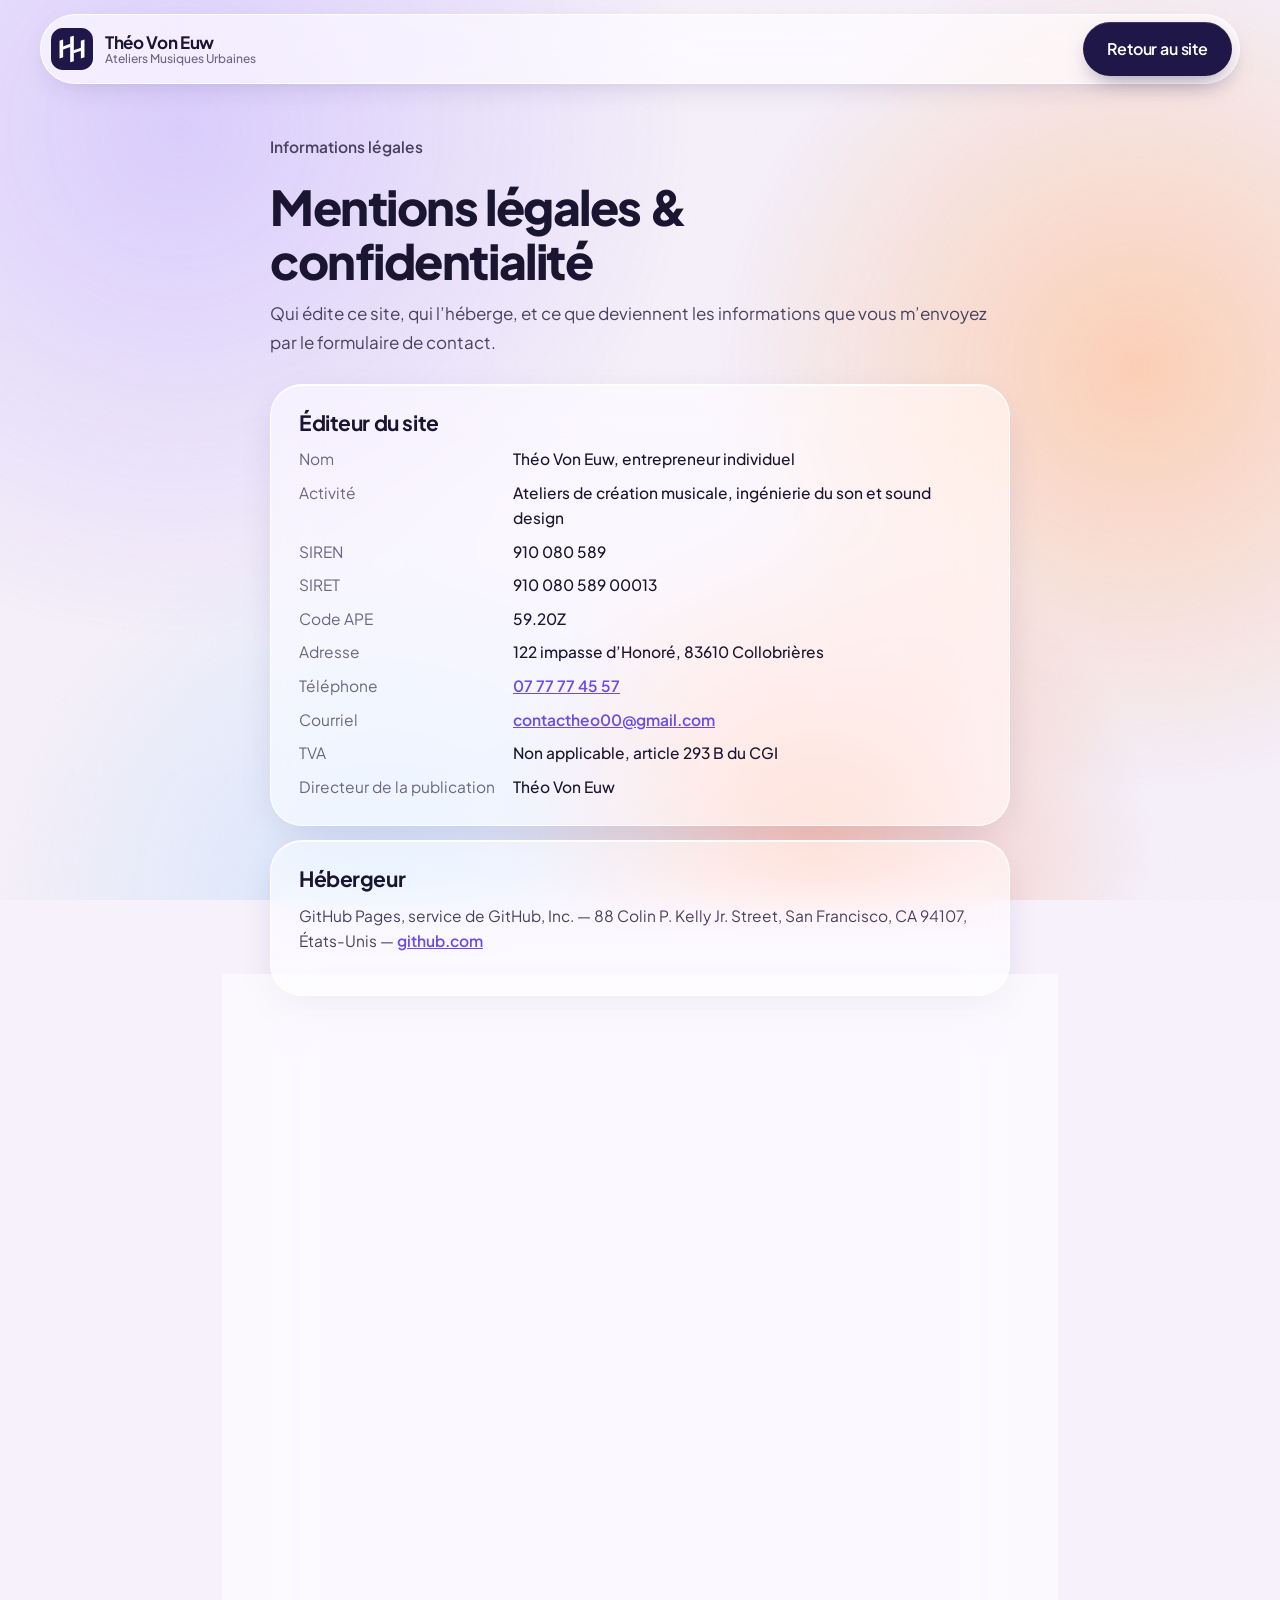
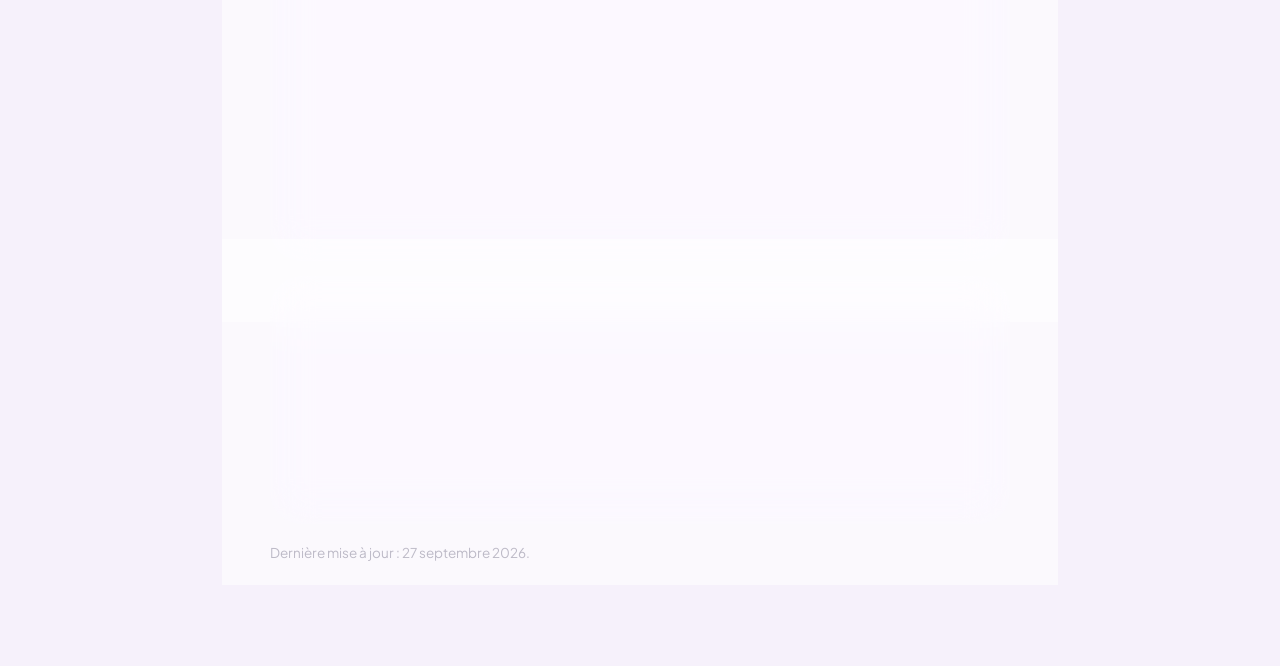
==== mentions-legales.html @ e99841e2 "Site Ateliers Musiques Urbaines — version en ligne Produit par outils/preparer-mise-en-ligne.mjs dep" ====
<!doctype html>
<html lang="fr">
<head>
<meta charset="utf-8">
<meta name="viewport" content="width=device-width, initial-scale=1">
<title>Mentions légales &amp; confidentialité · Théo Von Euw</title>
<meta name="description" content="Mentions légales et politique de confidentialité du site des Ateliers Musiques Urbaines de Théo Von Euw.">
<meta name="theme-color" content="#f6f1fb">
<link rel="canonical" href="https://ateliersmusiquesurbaines.fr/mentions-legales">
<link rel="icon" href="favicon.svg?v=hh" type="image/svg+xml">
<link rel="apple-touch-icon" href="apple-touch-icon.png">
<link rel="stylesheet" href="style.css">
<style>
  .legal { max-width: 820px; margin: 0 auto; padding: 48px var(--gouttiere) 88px; }
  .legal h1 { font-size: clamp(32px, 4.4vw, 48px); font-weight: 800; letter-spacing: -0.03em; margin: 10px 0 12px; }
  .legal .chapo { color: var(--encre-2); font-size: 17px; margin-bottom: 28px; }
  .legal section { padding: 26px 28px; margin-bottom: 14px; border-radius: var(--r-l); }
  .legal h2 { font-size: 21px; letter-spacing: -0.02em; margin-bottom: 12px; }
  .legal h3 { font-size: 16px; margin: 18px 0 6px; }
  .legal p, .legal li { font-size: 15.5px; color: var(--encre-2); }
  .legal ul { margin: 0 0 1em; padding-left: 20px; }
  .legal li { margin: 4px 0; }
  .legal dl { display: grid; grid-template-columns: max-content 1fr; gap: 8px 18px; margin: 0; font-size: 15.5px; }
  .legal dt { color: var(--encre-3); }
  .legal dd { margin: 0; font-weight: 500; }
  .legal a { color: var(--signal); font-weight: 600; }
  .legal .maj { font-size: 13.5px; color: var(--encre-3); margin-top: 18px; }
  @media (max-width: 560px) { .legal dl { grid-template-columns: 1fr; gap: 2px; } .legal dt { margin-top: 8px; } }
</style>
</head>
<body>
<div class="fond" aria-hidden="true"><i></i><i></i><i></i><i></i></div>

<header class="entete">
  <div class="capsule">
    <a class="marque" href="/">
      <img class="logo" src="assets/charte/symbole.svg" alt="" width="42" height="42">
      <span class="marque-texte"><b>Théo Von Euw</b><small>Ateliers Musiques Urbaines</small></span>
    </a>
    <a class="bouton" href="/">Retour au site</a>
  </div>
</header>

<main class="legal">
  <p class="etiquette">Informations légales</p>
  <h1>Mentions légales &amp; confidentialité</h1>
  <p class="chapo">Qui édite ce site, qui l’héberge, et ce que deviennent les informations que vous m’envoyez par le formulaire de contact.</p>

  <section class="verre" id="editeur">
    <h2>Éditeur du site</h2>
    <dl>
      <dt>Nom</dt><dd>Théo Von Euw, entrepreneur individuel</dd>
      <dt>Activité</dt><dd>Ateliers de création musicale, ingénierie du son et sound design</dd>
      <dt>SIREN</dt><dd>910 080 589</dd>
      <dt>SIRET</dt><dd>910 080 589 00013</dd>
      <dt>Code APE</dt><dd>59.20Z</dd>
      <dt>Adresse</dt><dd>122 impasse d’Honoré, 83610 Collobrières</dd>
      <dt>Téléphone</dt><dd><a href="tel:+33777774557">07 77 77 45 57</a></dd>
      <dt>Courriel</dt><dd><a href="mailto:contactheo00@gmail.com">contactheo00@gmail.com</a></dd>
      <dt>TVA</dt><dd>Non applicable, article 293 B du CGI</dd>
      <dt>Directeur de la publication</dt><dd>Théo Von Euw</dd>
    </dl>
  </section>

  <section class="verre" id="hebergeur">
    <h2>Hébergeur</h2>
    <p>GitHub Pages, service de GitHub, Inc. — 88 Colin P. Kelly Jr. Street, San Francisco, CA 94107, États-Unis — <a href="https://github.com" rel="noopener">github.com</a></p>
  </section>

  <section class="verre" id="donnees">
    <h2>Vos données personnelles</h2>
    <p>Ce site ne collecte des données personnelles qu’à un seul endroit : le formulaire de contact. Il n’utilise ni cookie, ni outil de mesure d’audience, ni publicité, et ses polices de caractères sont hébergées sur le site lui-même.</p>

    <h3>Ce qui est collecté</h3>
    <p>Les informations que vous saisissez : nom, fonction, structure, ville, courriel, téléphone, public concerné, période souhaitée et message.</p>

    <h3>Pourquoi</h3>
    <p>Uniquement pour répondre à votre demande, vous proposer un atelier et un devis, puis assurer le suivi de nos échanges. La base légale est la réponse à votre demande avant un éventuel contrat (article 6.1.b du RGPD). Vos données ne sont jamais vendues ni utilisées pour de la publicité.</p>

    <h3>Qui y a accès</h3>
    <p>Moi seul. Pour acheminer votre message, le formulaire utilise les services de Google (Google Apps Script et Gmail), qui agit comme sous-traitant technique. Google peut traiter ces données hors de l’Union européenne, dans le cadre des garanties prévues par le RGPD (Data Privacy Framework et clauses contractuelles types). Votre demande est ensuite enregistrée dans mon outil de gestion personnel.</p>

    <h3>Combien de temps</h3>
    <p>Trois ans à compter de notre dernier échange si aucune intervention n’a lieu. Si un atelier est réalisé, les informations nécessaires à la facturation sont conservées dix ans, comme l’exige la loi.</p>

    <h3>Vos droits</h3>
    <p>Vous pouvez à tout moment demander à consulter, corriger ou supprimer vos données, vous opposer à leur utilisation ou en limiter l’usage, en écrivant à <a href="mailto:contactheo00@gmail.com">contactheo00@gmail.com</a>. Je vous réponds sous un mois. Si vous estimez que vos droits ne sont pas respectés, vous pouvez adresser une réclamation à la CNIL (<a href="https://www.cnil.fr" rel="noopener">cnil.fr</a>).</p>
  </section>

  <section class="verre" id="propriete">
    <h2>Propriété intellectuelle</h2>
    <p>Les textes, le logo, la charte graphique et les documents téléchargeables de ce site sont la propriété de Théo Von Euw. Toute reproduction sans autorisation est interdite. La police Plus Jakarta Sans est utilisée sous licence libre SIL Open Font License.</p>
    <p>Les photographies d’ateliers ne montrent aucune personne reconnaissable sans son autorisation écrite, ou celle de ses représentants légaux et de la structure qui l’accueille.</p>
  </section>

  <p class="maj">Dernière mise à jour : 27 septembre 2026.</p>
</main>
</body>
</html>
---- style.css ----
/* ==========================================================================
   Théo Von Euw — Ateliers Musiques Urbaines
   Charte complète : /charte. Idée directrice : « la vitre de la cabine ».
   Dans un studio, une vitre sépare la régie de la cabine : on se voit, on
   s'entend, chacun à sa place. Le verre dépoli du site, c'est cette vitre.
   ========================================================================== */


/* Plus Jakarta Sans (licence libre OFL, assets/fonts/LICENCE-OFL.txt), hébergée sur le site :
   aucune requête vers Google Fonts, donc aucune adresse IP de visiteur transmise à un tiers. */
@font-face { font-family: 'Plus Jakarta Sans'; font-style: normal; font-weight: 200 800; font-display: swap;
  src: url('assets/fonts/plus-jakarta-sans-latin-ext.woff2') format('woff2');
  unicode-range: U+0100-02BA, U+02BD-02C5, U+02C7-02CC, U+02CE-02D7, U+02DD-02FF, U+0304, U+0308, U+0329, U+1D00-1DBF, U+1E00-1E9F, U+1EF2-1EFF, U+2020, U+20A0-20AB, U+20AD-20C0, U+2113, U+2C60-2C7F, U+A720-A7FF; }
@font-face { font-family: 'Plus Jakarta Sans'; font-style: normal; font-weight: 200 800; font-display: swap;
  src: url('assets/fonts/plus-jakarta-sans-latin.woff2') format('woff2');
  unicode-range: U+0000-00FF, U+0131, U+0152-0153, U+02BB-02BC, U+02C6, U+02DA, U+02DC, U+0304, U+0308, U+0329, U+2000-206F, U+20AC, U+2122, U+2191, U+2193, U+2212, U+2215, U+FEFF, U+FFFD; }

:root {
  /* Couleurs — voir la charte pour le sens de chacune */
  --lumiere: #f6f1fb;      /* fond : la lumière douce du studio */
  --nuit: #1f1747;         /* nuit studio : la cabine, la confiance */
  --encre: #1a1530;
  --encre-2: #48425f;
  --encre-3: #6c6682;
  --rec: #f0622d;          /* voyant REC : l'instant où l'on enregistre */
  --rec-fonce: #c2410c;
  --signal: #6b4ce6;       /* signal : liens, repères, focus */
  --lilas: #d9cffd;        /* médico-social : l'écoute */
  --lilas-encre: #4b3aa6;
  --peche: #ffd6bd;        /* jeunesse : l'énergie */
  --peche-encre: #a53a0e;
  --degrade: linear-gradient(100deg, #f0622d 0%, #d9463f 35%, #6b4ce6 100%);

  /* Verre — trois épaisseurs */
  --verre: rgba(255, 255, 255, 0.55);
  --verre-fort: rgba(255, 255, 255, 0.74);
  --verre-bord: rgba(255, 255, 255, 0.85);
  --verre-ombre: 0 1px 0 rgba(255, 255, 255, .9) inset, 0 12px 40px -12px rgba(46, 30, 110, 0.18);
  --flou: blur(22px) saturate(1.5);

  /* Typographie */
  --sans: 'Plus Jakarta Sans', system-ui, -apple-system, 'Segoe UI', sans-serif;

  --largeur: 1220px;
  --gouttiere: clamp(16px, 4vw, 40px);
  --r-s: 14px;
  --r-m: 22px;
  --r-l: 32px;
}

*, *::before, *::after { box-sizing: border-box; }
html { scroll-behavior: smooth; scroll-padding-top: 104px; -webkit-text-size-adjust: 100%; -webkit-tap-highlight-color: transparent; }
::selection { background: #d9cffd; color: var(--nuit); }
/* Changement de public : fondu enchaîné natif (navigateurs récents), rien ailleurs. */
::view-transition-old(root), ::view-transition-new(root) { animation-duration: .35s; }
body {
  margin: 0; min-height: 100vh;
  background: var(--lumiere); color: var(--encre);
  font-family: var(--sans); font-size: 17px; line-height: 1.65;
  -webkit-font-smoothing: antialiased; overflow-x: hidden;
}
img { max-width: 100%; display: block; }
a { color: inherit; }
p { margin: 0 0 1em; }
h1, h2, h3, h4 { font-family: var(--sans); font-weight: 700; line-height: 1.12; margin: 0; letter-spacing: -0.02em; }
/* Un titre = une partie factuelle (Plus Jakarta Sans ExtraBold) + une partie sensible, la « voix » (Plus Jakarta Sans Regular, en dégradé) */
h1 em, h2 em {
  font-weight: 400; font-style: normal; letter-spacing: -0.025em;
  background: var(--degrade); -webkit-background-clip: text; background-clip: text; color: transparent;
  padding-right: .06em;
}
:focus-visible { outline: 3px solid var(--signal); outline-offset: 3px; border-radius: 6px; }
.conteneur { max-width: var(--largeur); margin: 0 auto; padding: 0 var(--gouttiere); }

/* ---------- Fond : nappes de lumière, teintées selon le public choisi ---------- */
.fond { position: fixed; inset: 0; z-index: -1; overflow: hidden; pointer-events: none; background: var(--lumiere); }
/* Nappes de lumière : un dégradé radial déjà « flou » par nature, rien à recalculer au défilement.
   La couleur est une propriété enregistrée : elle glisse d'une teinte à l'autre quand on change de public. */
@property --nappe { syntax: '<color>'; inherits: false; initial-value: #d4c6ff; }
.fond i { position: absolute; border-radius: 50%; opacity: .8; will-change: transform;
  background: radial-gradient(closest-side, var(--nappe), transparent);
  transition: --nappe 1.2s ease, opacity 1.2s ease; }
.fond i:nth-child(1) { --nappe: #d4c6ff; width: 80vw; height: 80vw; left: -26vw; top: -30vw; animation: derive1 26s ease-in-out infinite alternate; }
.fond i:nth-child(2) { --nappe: #ffc9a6; width: 66vw; height: 66vw; right: -22vw; top: -6vh; animation: derive2 30s ease-in-out infinite alternate; }
.fond i:nth-child(3) { --nappe: #ff9f7a; width: 52vw; height: 52vw; right: 10vw; bottom: -22vw; opacity: .5; animation: derive1 34s ease-in-out infinite alternate-reverse; }
.fond i:nth-child(4) { --nappe: #bfe0ff; width: 60vw; height: 60vw; left: 0; bottom: -30vw; opacity: .55; animation: derive2 38s ease-in-out infinite alternate-reverse; }
[data-public="medico"] .fond i:nth-child(2) { --nappe: #cbbcff; }
[data-public="medico"] .fond i:nth-child(3) { --nappe: #b7a4ff; }
[data-public="jeunes"] .fond i:nth-child(1) { --nappe: #ffd0b4; }
[data-public="jeunes"] .fond i:nth-child(4) { --nappe: #ffb896; }
.fond::after {
  content: ''; position: absolute; inset: 0; opacity: .06; mix-blend-mode: multiply;
  background-image: url("data:image/svg+xml,%3Csvg xmlns='http://www.w3.org/2000/svg' width='160' height='160'%3E%3Cfilter id='n'%3E%3CfeTurbulence type='fractalNoise' baseFrequency='.9' numOctaves='2' stitchTiles='stitch'/%3E%3C/filter%3E%3Crect width='100%25' height='100%25' filter='url(%23n)'/%3E%3C/svg%3E");
}
@keyframes derive1 { to { transform: translate(8vw, 6vh) scale(1.08); } }
@keyframes derive2 { to { transform: translate(-6vw, 10vh) scale(.94); } }

/* ---------- Matière : le verre ---------- */
.panneau .verre, .session .verre, .parcours-duo .verre, .formulaire .verre, .demande .verre { -webkit-backdrop-filter: none; backdrop-filter: none; }
.verre {
  background: var(--verre);
  -webkit-backdrop-filter: var(--flou); backdrop-filter: var(--flou);
  border: 1px solid var(--verre-bord); box-shadow: var(--verre-ombre);
  border-radius: var(--r-m);
}

.etiquette { display: inline-block; font-size: 12.5px; font-weight: 700; letter-spacing: .14em; text-transform: uppercase; color: var(--encre-3); margin-bottom: 14px; }
.lien-evitement { position: absolute; left: -9999px; top: 8px; background: var(--encre); color: #fff; padding: 8px 14px; z-index: 100; border-radius: 8px; }
.lien-evitement:focus { left: 8px; }

/* Voyant REC */
.rec { display: inline-flex; align-items: center; gap: 7px; font-size: 11.5px; font-weight: 800; letter-spacing: .16em; }
.rec i { width: 9px; height: 9px; border-radius: 50%; background: var(--rec); box-shadow: 0 0 0 4px rgba(240, 98, 45, .25), 0 0 14px rgba(240, 98, 45, .8); animation: clignote 1.6s ease-in-out infinite; }
@keyframes clignote { 50% { opacity: .35; } }

/* ---------- Boutons ---------- */
.bouton {
  display: inline-flex; align-items: center; justify-content: center; gap: 10px;
  font-family: var(--sans); font-weight: 600; font-size: 16px; letter-spacing: -0.01em;
  padding: 14px 24px; border-radius: 999px; border: 0;
  background: var(--nuit); color: #fff; text-decoration: none; cursor: pointer;
  box-shadow: 0 10px 24px -10px rgba(31, 23, 71, .55), inset 0 1px 0 rgba(255, 255, 255, .15);
  transition: transform .18s, box-shadow .18s, background .18s;
}
.bouton:hover { transform: translateY(-1px); background: #2d2266; }
.bouton:active { transform: translateY(0) scale(.98); transition-duration: .06s; }
.bouton[aria-busy="true"] { pointer-events: none; opacity: .85; }
.bouton[aria-busy="true"] .fleche { display: inline-block; width: 16px; height: 16px; border-radius: 50%; border: 2px solid rgba(255, 255, 255, .35); border-top-color: #fff; font-size: 0; animation: tourne .8s linear infinite; }
.bouton .fleche { transition: transform .18s; }
.bouton:hover .fleche { transform: translateX(3px); }
.bouton.clair { background: #fff; color: var(--nuit); }
.bouton.clair:hover { background: #fff4ec; }
.bouton.contour { background: rgba(255, 255, 255, .08); color: #fff; box-shadow: inset 0 0 0 1px rgba(255, 255, 255, .4); }
.bouton.contour:hover { background: rgba(255, 255, 255, .16); }
.bouton.contour-sombre, .bouton.secondaire { background: rgba(255, 255, 255, .5); color: var(--encre); box-shadow: inset 0 0 0 1px rgba(26, 21, 48, .18); }
.bouton.contour-sombre:hover, .bouton.secondaire:hover { background: #fff; }

/* Bouton REC flottant */
.bouton-rec {
  position: fixed; right: 20px; bottom: 20px; z-index: 40;
  display: inline-flex; align-items: center; gap: 10px;
  padding: 13px 20px 13px 16px; border-radius: 999px;
  background: rgba(31, 23, 71, .88); color: #fff; text-decoration: none; font-weight: 600; font-size: 15px;
  -webkit-backdrop-filter: var(--flou); backdrop-filter: var(--flou);
  border: 1px solid rgba(255, 255, 255, .18);
  box-shadow: 0 16px 36px -12px rgba(31, 23, 71, .6);
  transition: transform .3s, opacity .3s, background .2s;
}
.bouton-rec:hover { background: var(--nuit); }
.rec-point { width: 12px; height: 12px; border-radius: 50%; background: var(--rec); box-shadow: 0 0 0 4px rgba(240, 98, 45, .3); animation: clignote 1.6s ease-in-out infinite; }
.bouton-rec.cache { opacity: 0; transform: translateY(16px); pointer-events: none; }

/* ---------- En-tête flottant ---------- */
.entete { position: sticky; top: 0; z-index: 50; padding: 14px var(--gouttiere) 0; transition: padding .25s ease; }
.entete.defile { padding-top: 8px; }
.entete.defile .capsule { background: rgba(255, 255, 255, .8); box-shadow: 0 14px 34px -16px rgba(46, 30, 110, .35); }
.capsule {
  max-width: var(--largeur); margin: 0 auto;
  display: flex; align-items: center; justify-content: space-between; gap: 14px;
  padding: 7px 7px 7px 10px; border-radius: 999px;
  background: rgba(255, 255, 255, .62);
  -webkit-backdrop-filter: var(--flou); backdrop-filter: var(--flou);
  border: 1px solid var(--verre-bord);
  box-shadow: 0 10px 30px -14px rgba(46, 30, 110, .25);
  position: relative;
}
.marque { display: flex; align-items: center; gap: 12px; text-decoration: none; }
.logo { width: 42px; height: 42px; flex: none; }
.marque-texte { display: flex; flex-direction: column; line-height: 1.15; }
.marque-texte b { font-weight: 700; font-size: 17px; letter-spacing: -0.02em; }
.marque-texte small { font-size: 12px; color: var(--encre-3); font-weight: 500; }
.nav { display: flex; align-items: center; gap: 2px; }
.nav a:not(.bouton) { text-decoration: none; font-size: 14.5px; font-weight: 500; color: var(--encre-2); padding: 9px 13px; border-radius: 999px; transition: background .15s, color .15s; }
.nav a:not(.bouton):hover { background: rgba(255, 255, 255, .85); color: var(--encre); }
.nav a.actif { background: #fff; color: var(--encre); box-shadow: 0 2px 8px -4px rgba(46, 30, 110, .3); }
.nav .bouton { padding: 11px 20px; font-size: 14.5px; margin-left: 6px; }
.menu-mobile { display: none; }

/* ---------- Accroche : grille de tuiles ---------- */
.accroche { padding: clamp(28px, 4vw, 48px) 0 0; }
.tuiles { display: grid; grid-template-columns: repeat(12, 1fr); gap: 14px; }
.tuile { border-radius: var(--r-l); }
.tuile-titre { grid-column: span 8; padding: clamp(28px, 4vw, 52px); }
.tuile-cabine { grid-column: span 4; grid-row: span 2; }
.tuile-reperes { grid-column: span 12; list-style: none; margin: 0; padding: 0; display: grid; grid-template-columns: repeat(4, 1fr); gap: 14px; }

.puce {
  display: inline-flex; align-items: center; gap: 10px;
  font-size: 13.5px; font-weight: 600; color: var(--encre-2);
  padding: 7px 15px 7px 11px; border-radius: 999px; background: rgba(255, 255, 255, .75);
}
.point { width: 8px; height: 8px; border-radius: 50%; background: var(--rec); box-shadow: 0 0 0 4px rgba(240, 98, 45, .18); }
.tuile-titre h1 { font-size: clamp(38px, 5vw, 66px); font-weight: 800; letter-spacing: -0.03em; line-height: 1.02; margin: 22px 0 22px; }
.tuile-titre .intro { font-size: 18.5px; color: var(--encre-2); max-width: 36em; margin: 0; }

/* La cabine : le logo devenu vumètre */
.tuile-cabine {
  position: relative; overflow: hidden; color: #fff;
  display: flex; flex-direction: column; justify-content: space-between; gap: 24px;
  padding: 26px 26px 28px;
  background:
    radial-gradient(circle at 80% 8%, rgba(240, 98, 45, .55), transparent 42%),
    radial-gradient(circle at 0% 100%, rgba(107, 76, 230, .75), transparent 55%),
    var(--nuit);
  box-shadow: 0 30px 60px -28px rgba(31, 23, 71, .7), inset 0 1px 0 rgba(255, 255, 255, .15);
}
.tuile-cabine::after { /* reflet de vitre */
  content: ''; position: absolute; inset: 0; pointer-events: none;
  background: linear-gradient(115deg, rgba(255, 255, 255, .14) 0%, rgba(255, 255, 255, 0) 38%, rgba(255, 255, 255, 0) 62%, rgba(255, 255, 255, .06) 100%);
}
.cabine-haut { display: flex; flex-direction: column; align-items: flex-start; gap: 6px; font-size: 13px; color: #d7cff5; font-weight: 500; line-height: 1.4; }
.cabine-haut .rec { white-space: nowrap; color: #fff; }
.cabine-milieu { flex: 1; display: flex; flex-direction: column; justify-content: center; gap: 18px; }
.cabine-titre { margin: 0; font-size: clamp(26px, 2.6vw, 34px); font-weight: 800; letter-spacing: -0.03em; line-height: 1.1; }
.cabine-texte { margin: -6px 0 0; font-size: 15px; line-height: 1.5; color: #d7cff5; max-width: 26em; }
.cabine-materiel { list-style: none; margin: 0; padding: 0; display: flex; flex-wrap: wrap; gap: 8px; }
.cabine-materiel li { font-size: 14px; font-weight: 500; padding: 7px 13px; border-radius: 999px; background: rgba(255, 255, 255, .1); border: 1px solid rgba(255, 255, 255, .22); color: #f4efff; }
.cabine-bas b { display: block; font-size: 20px; font-weight: 700; letter-spacing: -0.02em; }
.cabine-bas span { display: block; font-size: 14px; color: #d7cff5; margin-top: 4px; line-height: 1.45; }

.tuile-reperes li { padding: 20px 22px 18px; border-radius: var(--r-m); }
.tuile-reperes b { display: block; font-size: 26px; font-weight: 800; letter-spacing: -0.04em; line-height: 1.1; }
.tuile-reperes span { display: block; font-size: 14px; color: var(--encre-2); margin-top: 6px; line-height: 1.45; }

/* ---------- Sections ---------- */
.section { padding: clamp(64px, 8vw, 104px) 0 0; }
.section-serree { padding-top: clamp(40px, 5vw, 64px); }
main > .section:last-child { padding-bottom: clamp(64px, 8vw, 104px); }
.section-tete { max-width: 780px; margin-bottom: 40px; }
.section-tete-ligne { max-width: none; display: grid; grid-template-columns: 1.15fr .85fr; gap: 24px 56px; align-items: end; }
.section-tete-ligne > p { margin: 0; }
.section-tete h2, .contact-cote h2, .panneau-tete h2 { font-size: clamp(32px, 4.2vw, 50px); font-weight: 800; letter-spacing: -0.03em; line-height: 1.05; }
.section-tete > p:not(.etiquette), .section-tete-ligne > p { font-size: 17.5px; color: var(--encre-2); }
.section-tete > p:not(.etiquette) { margin-top: 18px; }
.section-tete a { color: var(--signal); font-weight: 600; }

/* ---------- Choix du public ---------- */
/* Chaque bloc dit pour qui il est fait : data-pour="medico", "jeunes", et/ou "tout" (quand le visiteur
   a choisi « Voir tout le site »). Sans script, la page reste celle de « tout ». */
[data-public="medico"] [data-pour]:not([data-pour~="medico"]),
[data-public="jeunes"] [data-pour]:not([data-pour~="jeunes"]),
html:not([data-public]) [data-pour]:not([data-pour~="tout"]) { display: none !important; }
html:not([data-public]) .tuile-public { display: none; }
html:not([data-public]) .bascule-curseur { opacity: 0; }

/* La porte d'entrée */
.porte { min-height: 100vh; min-height: 100svh; display: flex; padding: 40px 0; }
.js .porte { position: fixed; inset: 0; z-index: 60; overflow-y: auto; overscroll-behavior: contain; transition: opacity .45s ease, visibility .45s, transform .45s cubic-bezier(.3, .7, .2, 1); }
.js.porte-fermee .porte { opacity: 0; visibility: hidden; pointer-events: none; transform: scale(1.03); }
.js.porte-ouverte { overflow: hidden; }
.js.porte-ouverte .entete, .js.porte-ouverte .bouton-rec, .js.porte-ouverte .pied,
.js.porte-ouverte main > :not(.porte) { visibility: hidden; }
.porte-interieur { width: 100%; margin: auto 0; } /* centré, sans rogner le haut quand ça déborde */
.porte-tete { display: flex; align-items: center; gap: 16px; }
.logo-porte { width: 56px; height: 56px; }
.porte-nom { margin: 0; font-size: 21px; font-weight: 700; letter-spacing: -0.02em; }
.porte-metier { margin: 0; font-size: 14px; color: var(--encre-3); }
.porte-titre { font-size: clamp(44px, 7vw, 92px); font-weight: 800; letter-spacing: -0.035em; line-height: 1; margin: clamp(40px, 7vh, 80px) 0 clamp(28px, 4vh, 44px); }
.portes { display: grid; grid-template-columns: 1fr 1fr; gap: 16px; }
.battant {
  position: relative; display: flex; flex-direction: column; text-decoration: none;
  min-height: clamp(260px, 38vh, 380px); padding: clamp(24px, 3vw, 40px);
  border-radius: var(--r-l); overflow: hidden;
  transition: transform .35s cubic-bezier(.3, .7, .2, 1), box-shadow .35s;
}
.battant::before { /* reflet de vitre qui glisse au survol */
  content: ''; position: absolute; top: -20%; bottom: -20%; width: 40%; left: -60%; transform: skewX(-18deg);
  background: linear-gradient(90deg, rgba(255, 255, 255, 0), rgba(255, 255, 255, .55), rgba(255, 255, 255, 0));
  transition: left .7s ease; pointer-events: none;
}
.battant:hover::before, .battant:focus-visible::before { left: 120%; }
.battant:hover { transform: translateY(-4px); box-shadow: 0 1px 0 rgba(255, 255, 255, .9) inset, 0 30px 60px -24px rgba(46, 30, 110, .4); }
.battant.medico { background: linear-gradient(155deg, rgba(217, 207, 253, .92), rgba(255, 255, 255, .45) 75%); }
.battant.jeunes { background: linear-gradient(155deg, rgba(255, 214, 189, .95), rgba(255, 255, 255, .45) 75%); }
.battant-etiquette { align-self: flex-start; font-size: 12px; font-weight: 700; letter-spacing: .14em; text-transform: uppercase; padding: 6px 12px; border-radius: 999px; background: rgba(255, 255, 255, .75); }
.battant.medico .battant-etiquette { color: var(--lilas-encre); }
.battant.jeunes .battant-etiquette { color: var(--peche-encre); }
.battant strong { display: block; font-size: clamp(26px, 3vw, 40px); font-weight: 800; letter-spacing: -0.03em; line-height: 1.05; margin: 22px 0 12px; max-width: 13em; }
.battant-liste { font-size: 14.5px; color: var(--encre-2); }
.battant-entrer { margin-top: auto; padding-top: 28px; display: inline-flex; align-items: center; gap: 12px; font-weight: 700; font-size: 16px; }
.battant-entrer i { width: 44px; height: 44px; border-radius: 50%; display: inline-flex; align-items: center; justify-content: center; font-style: normal; color: #fff; transition: transform .3s; }
.battant.medico .battant-entrer i { background: var(--lilas-encre); }
.battant.jeunes .battant-entrer i { background: var(--peche-encre); }
.battant:hover .battant-entrer i { transform: translateX(6px); }
.porte-pied { margin: 28px 0 0; font-size: 14.5px; color: var(--encre-3); }
.porte-pied a { color: var(--encre); font-weight: 600; }

/* Le sélecteur dans l'en-tête */
.bascule {
  position: relative; display: inline-grid; grid-template-columns: 1fr 1fr; padding: 4px; margin-left: auto; border-radius: 999px; flex: none;
  background: rgba(26, 21, 48, .06);
}
.bascule button { position: relative; z-index: 1; font: inherit; font-size: 13.5px; font-weight: 600; padding: 8px 14px; border: 0; background: none; cursor: pointer; color: var(--encre-2); border-radius: 999px; transition: color .25s; }
.bascule button[aria-pressed="true"] { color: #fff; }
.bascule-curseur { position: absolute; top: 4px; bottom: 4px; left: 4px; width: calc(50% - 4px); border-radius: 999px; background: var(--lilas-encre); transition: transform .35s cubic-bezier(.3, .7, .2, 1), background .35s; }
[data-public="jeunes"] .bascule-curseur { transform: translateX(100%); background: var(--peche-encre); }

/* Tuile « pour vous » de l'accroche */
.tuile-public { grid-column: span 8; padding: 26px clamp(24px, 3vw, 36px); display: flex; flex-direction: column; justify-content: space-between; gap: 18px; }
.etiquette-medico { color: var(--lilas-encre); }
.etiquette-jeunes { color: var(--peche-encre); }
.tuile-public-texte { font-size: 19px; font-weight: 500; letter-spacing: -0.015em; line-height: 1.45; margin: 0; max-width: 36em; }
.tuile-public-actions { display: flex; flex-wrap: wrap; align-items: center; gap: 12px 20px; }
.lien-changer { font: inherit; font-size: 14.5px; font-weight: 600; color: var(--encre-2); background: none; border: 0; padding: 4px 0; cursor: pointer; text-decoration: underline; text-underline-offset: 4px; }
.lien-changer:hover { color: var(--signal); }

.panneau {
  border-radius: var(--r-l); padding: clamp(26px, 4.5vw, 56px);
  border: 1px solid var(--verre-bord);
  -webkit-backdrop-filter: var(--flou); backdrop-filter: var(--flou);
  box-shadow: var(--verre-ombre); position: relative; overflow: hidden;
}
.panneau + .panneau { margin-top: 16px; }
[data-public] .panneau + .panneau { margin-top: 0; }
.panneau.medico { background: linear-gradient(160deg, rgba(217, 207, 253, .72), rgba(255, 255, 255, .42) 70%); }
.panneau.jeunes { background: linear-gradient(160deg, rgba(255, 214, 189, .8), rgba(255, 255, 255, .42) 70%); }
.panneau::before { content: ''; position: absolute; width: 420px; height: 420px; border-radius: 50%; right: -140px; top: -160px; filter: blur(40px); opacity: .55; pointer-events: none; }
.panneau.medico::before { background: #b9a6ff; }
.panneau.jeunes::before { background: #ffb08a; }
.panneau > * { position: relative; }
.panneau.medico .etiquette { color: var(--lilas-encre); }
.panneau.jeunes .etiquette { color: var(--peche-encre); }
.panneau-tete { display: grid; grid-template-columns: 1.1fr .9fr; gap: 20px 56px; align-items: end; margin-bottom: 36px; }
.panneau-tete > p { margin: 0; font-size: 16.5px; color: var(--encre-2); }
.parcours-duo { display: grid; grid-template-columns: 1fr 1fr; gap: 14px; margin-bottom: 18px; align-items: start; }
.parcours { padding: 26px 28px; background: rgba(255, 255, 255, .72); border-radius: var(--r-l); }
.parcours h3 { font-size: 22px; letter-spacing: -0.025em; margin: 10px 0 10px; }
.parcours > p { font-size: 15.5px; color: var(--encre-2); }
.parcours-pour { display: inline-block; font-size: 12px; font-weight: 700; letter-spacing: .12em; text-transform: uppercase; padding: 5px 11px; border-radius: 999px; background: var(--lilas); color: var(--lilas-encre); margin: 0 !important; }
.parcours-texte { background: linear-gradient(150deg, rgba(31, 23, 71, .94), rgba(75, 58, 166, .9)); color: #fff; border-color: rgba(255, 255, 255, .2); }
.parcours-texte h3 { color: #fff; }
.parcours-texte > p { color: #ddd5f7; }
.parcours-texte .parcours-pour { background: rgba(255, 255, 255, .14); color: #ffd6bd; }
.parcours-texte .pastilles li { background: rgba(255, 255, 255, .1); border-color: rgba(255, 255, 255, .2); color: #fff; }
.marches { list-style: none; margin: 4px 0 14px; padding: 0; counter-reset: m; display: grid; gap: 8px; }
.marches li { counter-increment: m; display: grid; grid-template-columns: 34px 1fr; gap: 4px 12px; padding: 12px 14px; border-radius: var(--r-s); background: rgba(217, 207, 253, .45); }
.marches li:nth-child(2) { margin-left: 18px; }
.marches li:nth-child(3) { margin-left: 36px; }
.marches li::before { content: counter(m); grid-row: span 2; width: 34px; height: 34px; border-radius: 50%; display: flex; align-items: center; justify-content: center; background: var(--lilas-encre); color: #fff; font-weight: 800; font-size: 14px; }
.marches b { font-size: 15.5px; letter-spacing: -0.02em; }
.marches span { font-size: 14px; color: var(--encre-2); line-height: 1.5; }
.parcours-note { font-size: 14px !important; margin: 0; color: var(--lilas-encre) !important; font-weight: 600; }
.panneau-grille { display: grid; grid-template-columns: 1.2fr .8fr; gap: 18px; align-items: start; }
.points { list-style: none; margin: 0; padding: 0; display: grid; grid-template-columns: 1fr 1fr; gap: 12px; }
.points li { padding: 20px 22px; background: rgba(255, 255, 255, .62); display: grid; grid-template-columns: auto 1fr; gap: 14px; }
.points-num { width: 30px; height: 30px; border-radius: 10px; display: flex; align-items: center; justify-content: center; font-size: 13px; font-weight: 800; color: #fff; background: var(--nuit); }
.medico .points-num { background: var(--lilas-encre); }
.jeunes .points-num { background: var(--peche-encre); }
.points h3 { font-size: 17px; letter-spacing: -0.02em; margin: 4px 0 6px; }
.points p { margin: 0; color: var(--encre-2); font-size: 15px; line-height: 1.55; }
.colonne { display: grid; gap: 12px; }
.encart { padding: 22px 24px; background: rgba(255, 255, 255, .72); }
.encart h3 { font-size: 16.5px; letter-spacing: -0.02em; margin-bottom: 14px; }
.pastilles { display: flex; flex-wrap: wrap; gap: 7px; list-style: none; margin: 0; padding: 0; }
.pastilles li { font-size: 13.5px; font-weight: 500; padding: 6px 12px; border-radius: 999px; background: rgba(255, 255, 255, .85); border: 1px solid rgba(26, 21, 48, .08); }
.references { list-style: none; margin: 0; padding: 0; }
.references li { font-size: 15.5px; font-weight: 600; letter-spacing: -0.01em; padding: 9px 0; border-top: 1px solid rgba(26, 21, 48, .08); line-height: 1.35; display: flex; flex-direction: column; }
.references li:first-child { border-top: 0; padding-top: 0; }
.references small { font-size: 13px; font-weight: 400; color: var(--encre-3); }
.note { font-size: 14px; color: var(--encre-2); margin: 4px 6px 0; padding-left: 14px; border-left: 2px solid rgba(26, 21, 48, .15); }
.formats-titre { margin-top: 26px; }
.formats { display: grid; grid-template-columns: repeat(3, 1fr); gap: 12px; }
.format { padding: 16px 18px; background: rgba(255, 255, 255, .62); border-radius: var(--r-s); }
.format b { display: block; font-size: 15.5px; font-weight: 700; letter-spacing: -0.02em; }
.format span { display: block; font-size: 13.5px; color: var(--encre-2); margin-top: 4px; line-height: 1.45; }
.panneau-action { margin-top: 30px; }

/* ---------- La séance : une session dans un logiciel audio ---------- */
.session { position: relative; overflow: hidden; border-radius: var(--r-l); padding: 0 0 18px; background: rgba(255, 255, 255, .5); }
.session-barre {
  display: flex; flex-wrap: wrap; align-items: center; gap: 10px 22px;
  padding: 14px 22px; border-bottom: 1px solid rgba(26, 21, 48, .08);
  background: rgba(255, 255, 255, .55); font-size: 13.5px; color: var(--encre-2);
}
.session-nom { font-weight: 700; color: var(--encre); }
.session-barre > span:nth-child(2) { color: var(--encre-3); }
.session-reglages { margin-left: auto; }
.session-regle {
  --tete: 150px;
  position: relative; height: 34px; margin-left: var(--tete); margin-right: 22px;
  display: flex; justify-content: space-between; align-items: flex-start; padding-top: 6px;
  font-size: 11.5px; font-weight: 600; letter-spacing: .08em; text-transform: uppercase; color: var(--encre-3);
  background:
    linear-gradient(to right, rgba(26, 21, 48, .35) 1px, transparent 1px) 0 100% / 60px 12px repeat-x,
    linear-gradient(to right, rgba(26, 21, 48, .18) 1px, transparent 1px) 0 100% / 12px 6px repeat-x;
}
.pistes { list-style: none; margin: 0; padding: 0; }
.piste { display: grid; grid-template-columns: 150px 1fr; min-height: 132px; border-top: 1px solid rgba(26, 21, 48, .07); }
.piste-tete { padding: 18px 16px 18px 22px; display: flex; flex-direction: column; gap: 4px; border-right: 1px solid rgba(26, 21, 48, .07); }
.piste-num { font-size: 12px; font-weight: 800; color: var(--encre-3); letter-spacing: .08em; }
.piste-nom { font-size: 15px; font-weight: 700; letter-spacing: -0.01em; }
.piste-zone { position: relative; padding: 14px 22px 14px 0; }
.clip {
  position: relative; height: 100%; padding: 16px 20px 16px; border-radius: 16px; overflow: hidden;
  border: 1px solid rgba(255, 255, 255, .8);
  box-shadow: 0 10px 24px -14px rgba(46, 30, 110, .35);
}
.clip::before { /* forme d'onde dans le clip */
  content: ''; position: absolute; left: 0; right: 0; bottom: 0; height: 36px; opacity: .35; pointer-events: none;
  background:
    repeating-linear-gradient(to right, currentColor 0 2px, transparent 2px 6px);
  -webkit-mask: radial-gradient(ellipse 60% 100% at 30% 100%, #000 40%, transparent 72%), radial-gradient(ellipse 50% 90% at 78% 100%, #000 35%, transparent 70%);
  mask: radial-gradient(ellipse 60% 100% at 30% 100%, #000 40%, transparent 72%), radial-gradient(ellipse 50% 90% at 78% 100%, #000 35%, transparent 70%);
}
.clip > * { position: relative; }
.clip h3 { font-size: 17px; letter-spacing: -0.02em; margin-bottom: 6px; }
.clip p { font-size: 14.5px; color: var(--encre-2); margin: 0 0 22px; line-height: 1.5; }
.clip-1 { margin-left: 0; width: 44%; background: linear-gradient(135deg, rgba(217, 207, 253, .95), rgba(255, 255, 255, .75)); color: var(--lilas-encre); }
.clip-2 { margin-left: 28%; width: 46%; background: linear-gradient(135deg, rgba(255, 190, 160, .95), rgba(255, 255, 255, .75)); color: var(--rec-fonce); }
.clip-3 { margin-left: 56%; width: 44%; background: linear-gradient(135deg, rgba(196, 184, 255, .95), rgba(255, 214, 189, .75)); color: var(--signal); }
.clip-m1 { margin-left: 0; width: 100%; background: linear-gradient(135deg, rgba(217, 207, 253, .95), rgba(255, 255, 255, .75)); color: var(--lilas-encre); }
.clip-m2 { margin-left: 34%; width: 66%; background: linear-gradient(135deg, rgba(196, 184, 255, .95), rgba(255, 255, 255, .75)); color: var(--signal); }
.clip-m3 { margin-left: 64%; width: 36%; background: repeating-linear-gradient(135deg, rgba(255, 214, 189, .9) 0 14px, rgba(255, 228, 212, .9) 14px 28px); color: var(--peche-encre); border-style: dashed; border-color: rgba(165, 58, 14, .35); }
.clip-a1 { margin-left: 0; width: 32%; background: linear-gradient(135deg, rgba(217, 207, 253, .95), rgba(255, 255, 255, .75)); color: var(--lilas-encre); }
.clip-a2 { margin-left: 17%; width: 33%; background: linear-gradient(135deg, rgba(255, 214, 189, .95), rgba(255, 255, 255, .75)); color: var(--peche-encre); }
.clip-a3 { margin-left: 34%; width: 32%; background: linear-gradient(135deg, rgba(196, 184, 255, .95), rgba(255, 255, 255, .75)); color: var(--signal); }
.clip-a4 { margin-left: 50%; width: 32%; background: linear-gradient(135deg, rgba(255, 176, 138, .95), rgba(255, 214, 189, .75)); color: var(--rec-fonce); }
.clip-a5 { margin-left: 68%; width: 32%; background: linear-gradient(135deg, rgba(31, 23, 71, .92), rgba(107, 76, 230, .8)); color: #fff; }
.clip-a5 h3 { color: #fff !important; }
.clip-a5 p { color: #e4ddff !important; }
.clip h3, .clip p { color: var(--encre); }
.clip p { color: var(--encre-2); }
.tete-lecture {
  --tete: 150px; --pos: 0;
  position: absolute; top: 52px; bottom: 18px; width: 2px; background: var(--rec);
  left: calc(var(--tete) + (100% - var(--tete) - 22px) * var(--pos));
  box-shadow: 0 0 12px rgba(240, 98, 45, .7); pointer-events: none;
}
.tete-lecture::before { content: ''; position: absolute; top: -4px; left: -6px; border: 7px solid transparent; border-top: 9px solid var(--rec); border-bottom: 0; }

.seance-bas { display: grid; grid-template-columns: 1fr 1fr; gap: 16px; margin-top: 16px; align-items: stretch; }
.citation { margin: 0; padding: 30px 32px; border-radius: var(--r-l); color: #fff; background: radial-gradient(circle at 100% 0%, rgba(240, 98, 45, .45), transparent 50%), var(--nuit); }
.citation blockquote { margin: 0; font-size: clamp(21px, 2.2vw, 27px); font-weight: 400; letter-spacing: -0.03em; line-height: 1.3; }
.citation figcaption { font-size: 14.5px; color: #d7cff5; margin-top: 16px; }
.materiel { padding: 26px 28px; border-radius: var(--r-l); }
.materiel h3 { font-size: 18px; letter-spacing: -0.02em; margin-bottom: 14px; }
.materiel ul { list-style: none; margin: 0; padding: 0; display: flex; flex-wrap: wrap; gap: 8px; }
.materiel li { font-size: 14px; font-weight: 500; padding: 8px 14px; border-radius: 999px; background: rgba(255, 255, 255, .8); border: 1px solid rgba(26, 21, 48, .07); }
.materiel p { font-size: 14px; color: var(--encre-3); margin: 14px 0 0; }

/* ---------- Plaquette ---------- */
.plaquette {
  display: grid; grid-template-columns: 1fr auto; gap: 32px; align-items: center;
  padding: clamp(28px, 4vw, 44px) clamp(28px, 5vw, 52px);
  border-radius: var(--r-l); color: #f4efff; position: relative; overflow: hidden;
  background: radial-gradient(circle at 88% 20%, rgba(240, 98, 45, .55), transparent 45%), radial-gradient(circle at 10% 110%, rgba(107, 76, 230, .7), transparent 50%), var(--nuit);
  box-shadow: 0 30px 60px -28px rgba(31, 23, 71, .7), inset 0 1px 0 rgba(255, 255, 255, .15);
}
.plaquette .etiquette { color: #c9bdf7; }
.plaquette h2 { font-size: clamp(26px, 3vw, 38px); font-weight: 800; letter-spacing: -0.035em; margin-bottom: 10px; }
.plaquette h2 em { background: linear-gradient(100deg, #ffb08a, #d9cffd); -webkit-background-clip: text; background-clip: text; }
.plaquette p { color: #d8d0f3; margin: 0; }
.plaquette .actions { display: flex; flex-wrap: wrap; gap: 10px; }

/* ---------- Parcours : la tracklist ---------- */
.disque { display: grid; grid-template-columns: 1.3fr .7fr; gap: 16px; align-items: start; }
.face { padding: clamp(22px, 3vw, 34px); border-radius: var(--r-l); }
.portrait-theo { position: relative; margin: 0; border-radius: var(--r-l); overflow: hidden; aspect-ratio: 4 / 5; background: var(--nuit);
  border: 5px solid rgba(255, 255, 255, .7); box-shadow: 0 26px 50px -26px rgba(31, 23, 71, .6); }
.portrait-theo img { width: 100%; height: 100%; object-fit: cover; object-position: 60% 35%; }
.portrait-theo figcaption { position: absolute; left: 12px; right: 12px; bottom: 12px; padding: 12px 16px; border-radius: var(--r-m);
  background: rgba(255, 255, 255, .78); -webkit-backdrop-filter: var(--flou); backdrop-filter: var(--flou); border: 1px solid var(--verre-bord); }
.portrait-theo b { display: block; font-size: 16px; letter-spacing: -0.02em; }
.portrait-theo span { display: block; font-size: 13.5px; color: var(--encre-2); }
@media (max-width: 1000px) { .portrait-theo { aspect-ratio: 4 / 3; } }
.face-tete { display: flex; align-items: center; gap: 14px; margin-bottom: 10px; }
.face-disque {
  width: 44px; height: 44px; border-radius: 50%; flex: none;
  background: radial-gradient(circle, var(--rec) 0 4px, var(--nuit) 5px 9px, #3a2f78 10px 11px, var(--nuit) 12px 15px, #3a2f78 16px 17px, var(--nuit) 18px);
  animation: tourne 6s linear infinite;
}
@keyframes tourne { to { transform: rotate(360deg); } }
.face-tete h3 { font-size: 20px; letter-spacing: -0.02em; }
.face-tete h3 span { font-weight: 400; color: var(--encre-2); }
.tracklist { list-style: none; margin: 0; padding: 0; }
.tracklist li { display: grid; grid-template-columns: 34px 1fr auto; gap: 14px; padding: 15px 0; border-top: 1px solid rgba(26, 21, 48, .08); align-items: baseline; }
.t-num { font-size: 13px; font-weight: 700; color: var(--encre-3); font-variant-numeric: tabular-nums; }
.tracklist h4 { font-size: 16px; letter-spacing: -0.02em; line-height: 1.3; }
.tracklist .lieu { font-size: 14px; color: var(--encre-3); margin: 2px 0 0; }
.tracklist .lieu + p { font-size: 14px; color: var(--encre-2); margin: 5px 0 0; line-height: 1.5; }
.tracklist time { font-size: 13px; font-weight: 700; color: var(--signal); white-space: nowrap; font-variant-numeric: tabular-nums; }
.fiche { margin: 0; padding: 22px 24px; display: grid; grid-template-columns: auto 1fr; gap: 9px 16px; font-size: 14.5px; }
.fiche dt { font-size: 11.5px; font-weight: 700; letter-spacing: .12em; text-transform: uppercase; color: var(--encre-3); padding-top: 3px; }
.fiche dd { margin: 0; font-weight: 500; }

/* ---------- Questions ---------- */
.faq-grille { display: grid; grid-template-columns: .8fr 1.2fr; gap: clamp(28px, 5vw, 64px); align-items: start; }
.faq { display: grid; gap: 10px; }
.faq details { padding: 0 22px; border-radius: var(--r-m); transition: background .2s; interpolate-size: allow-keywords; }
.faq details::details-content { height: 0; overflow: clip; transition: height .3s ease, content-visibility .3s allow-discrete; }
.faq details[open]::details-content { height: auto; }
.faq details[open] { background: var(--verre-fort); }
.faq summary { list-style: none; cursor: pointer; display: flex; justify-content: space-between; gap: 20px; align-items: center; padding: 19px 0; font-size: 16.5px; font-weight: 600; letter-spacing: -0.015em; }
.faq summary::-webkit-details-marker { display: none; }
.faq summary::after { content: '+'; flex: none; width: 30px; height: 30px; border-radius: 50%; display: flex; align-items: center; justify-content: center; background: var(--nuit); color: #fff; font-size: 18px; font-weight: 500; transition: transform .25s; }
.faq details[open] summary::after { transform: rotate(45deg); }
.faq details p { color: var(--encre-2); font-size: 15px; padding-bottom: 6px; margin-top: -4px; }

/* ---------- Contact ---------- */
.contact-grille { display: grid; grid-template-columns: .8fr 1.2fr; gap: clamp(28px, 5vw, 64px); align-items: start; }
.contact-cote h2 { margin-bottom: 20px; }
.contact-cote > p { color: var(--encre-2); }
.coordonnees { list-style: none; margin: 28px 0 0; padding: 0; display: grid; gap: 10px; }
.coordonnees li { padding: 15px 20px; border-radius: var(--r-s); }
.coordonnees small { display: block; font-size: 11.5px; font-weight: 700; letter-spacing: .12em; text-transform: uppercase; color: var(--encre-3); }
.coordonnees a, .coordonnees span { font-size: 18px; font-weight: 600; letter-spacing: -0.02em; text-decoration: none; word-break: break-word; }
.coordonnees a:hover { color: var(--signal); }
.formulaire { padding: clamp(22px, 3.4vw, 40px); border-radius: var(--r-l); background: rgba(255, 255, 255, .62); }
.formulaire fieldset { border: 0; margin: 0 0 22px; padding: 0; }
.formulaire legend, .formulaire label > span { display: block; font-weight: 600; font-size: 14px; margin-bottom: 7px; }
.formulaire label > span i { font-style: normal; font-weight: 400; color: var(--encre-3); }
.segments { display: grid; grid-template-columns: repeat(3, 1fr); gap: 8px; }
.segments label { position: relative; display: flex; }
.segments input { position: absolute; opacity: 0; inset: 0; margin: 0; cursor: pointer; }
.segments span { flex: 1; display: flex; align-items: center; justify-content: center; text-align: center; cursor: pointer; padding: 12px 10px; border-radius: var(--r-s); font-size: 14px; font-weight: 600; line-height: 1.3; background: rgba(255, 255, 255, .6); border: 1.5px solid rgba(26, 21, 48, .08); transition: border-color .15s, background .15s, color .15s; }
.segments span:hover { background: #fff; }
.segments input:focus-visible + span { outline: 3px solid var(--signal); outline-offset: 2px; }
.segments input:checked + span { border-color: var(--nuit); background: var(--nuit); color: #fff; }
.segments input[value="medico"]:checked + span { background: var(--lilas); color: var(--lilas-encre); border-color: var(--lilas-encre); }
.segments input[value="jeunes"]:checked + span { background: var(--peche); color: var(--peche-encre); border-color: var(--peche-encre); }
.champs { display: grid; grid-template-columns: 1fr 1fr; gap: 16px; }
.champs .large { grid-column: 1 / -1; }
.formulaire input[type="text"], .formulaire input[type="email"], .formulaire input[type="tel"], .formulaire textarea { width: 100%; font: inherit; font-size: 16px; color: var(--encre); padding: 12px 14px; border-radius: var(--r-s); border: 1.5px solid rgba(26, 21, 48, .08); background: rgba(255, 255, 255, .72); transition: border-color .15s, background .15s, box-shadow .15s; }
.formulaire input::placeholder, .formulaire textarea::placeholder { color: #9993ad; }
.formulaire input:focus, .formulaire textarea:focus { outline: none; border-color: var(--signal); background: #fff; box-shadow: 0 0 0 4px rgba(107, 76, 230, .14); }
.formulaire textarea { min-height: 150px; resize: vertical; line-height: 1.5; }
.pot-de-miel { position: absolute; left: -9999px; }
.formulaire-pied { display: flex; flex-wrap: wrap; justify-content: space-between; align-items: center; gap: 16px; margin-top: 24px; }
.formulaire-pied small { font-size: 13.5px; color: var(--encre-3); max-width: 28em; line-height: 1.45; }
.formulaire [aria-invalid="true"] { border-color: #d64545 !important; background: #fff6f5 !important; box-shadow: 0 0 0 4px rgba(214, 69, 69, .12) !important; }
.message-erreur { margin-top: 16px; padding: 12px 16px; border-radius: var(--r-s); background: rgba(253, 226, 222, .9); color: #8a1c14; font-size: 15px; font-weight: 500; }
.confirmation { padding: 12px 4px; }
.coche { display: inline-flex; width: 52px; height: 52px; border-radius: 50%; align-items: center; justify-content: center; font-size: 24px; color: #fff; background: var(--degrade); box-shadow: 0 10px 24px -8px rgba(240, 98, 45, .6); }
.confirmation h3 { font-size: 28px; letter-spacing: -0.035em; margin: 18px 0 10px; }
.confirmation p { color: var(--encre-2); }
.confirmation .actions { display: flex; flex-wrap: wrap; gap: 10px; margin-top: 22px; }

/* ---------- Pied de page ---------- */
.pied { padding: 0 0 28px; }
.pied-capsule { display: flex; flex-wrap: wrap; justify-content: space-between; gap: 14px 40px; padding: 22px 28px; font-size: 14px; color: var(--encre-3); border-radius: var(--r-l); }
.pied b { font-size: 16px; color: var(--encre); letter-spacing: -0.02em; }
.pied p { margin: 3px 0 0; }
.pied-droite { text-align: right; }
.pied a { text-decoration: none; }
.pied a:hover { color: var(--signal); }

/* Apparition au défilement (seulement si le script tourne) */
.js .apparait { opacity: 0; transform: translateY(24px); transition: opacity .7s ease, transform .7s cubic-bezier(.2, .7, .2, 1); }
.js .apparait.visible { opacity: 1; transform: none; }

/* ---------- Page « Demandes reçues » ---------- */
.demandes-tete { display: flex; flex-wrap: wrap; justify-content: space-between; align-items: end; gap: 16px; margin-bottom: 28px; }
.demandes-tete h1 { font-size: clamp(32px, 4vw, 48px); font-weight: 800; letter-spacing: -0.04em; }
.filtres { display: flex; gap: 6px; flex-wrap: wrap; padding: 6px; border-radius: 999px; }
.filtres button { font: inherit; font-size: 14px; font-weight: 600; padding: 8px 16px; border-radius: 999px; border: 0; background: transparent; cursor: pointer; color: var(--encre-2); }
.filtres button[aria-pressed="true"] { background: var(--nuit); color: #fff; }
.demande { padding: 24px 26px; margin-bottom: 14px; position: relative; overflow: hidden; }
.demande::before { content: ''; position: absolute; left: 0; top: 0; bottom: 0; width: 5px; background: var(--encre-3); }
.demande.medico::before { background: var(--lilas-encre); }
.demande.jeunes::before { background: var(--rec); }
.demande.traitee { opacity: .55; }
.demande-haut { display: flex; flex-wrap: wrap; justify-content: space-between; gap: 8px 20px; align-items: baseline; }
.demande h2 { font-size: 22px; letter-spacing: -0.03em; }
.demande time { font-size: 13.5px; color: var(--encre-3); }
.demande dl { display: grid; grid-template-columns: 120px 1fr; gap: 6px 16px; font-size: 15px; margin: 14px 0; }
.demande dt { color: var(--encre-3); }
.demande dd { margin: 0; font-weight: 500; }
.demande blockquote { margin: 0; padding: 14px 16px; background: rgba(255, 255, 255, .7); border-radius: var(--r-s); white-space: pre-wrap; font-size: 15px; }
.demande .actions { display: flex; flex-wrap: wrap; gap: 8px; margin-top: 16px; }
.demande .bouton { font-size: 14px; padding: 9px 16px; }
.vide { padding: 44px; text-align: center; color: var(--encre-2); }

/* ---------- Adaptation écrans ---------- */
@media (max-width: 1080px) {
  .nav a:not(.bouton) { padding: 9px 9px; font-size: 14px; }
}
@media (max-width: 1000px) {
  .tuile-titre, .tuile-public { grid-column: span 12; }
  .portes { grid-template-columns: 1fr; }
  .battant { min-height: 0; }
  .tuile-cabine { grid-column: span 12; grid-row: auto; min-height: 280px; }
  .tuile-reperes { grid-template-columns: 1fr 1fr; }
  .section-tete-ligne, .panneau-tete, .panneau-grille, .parcours-duo, .seance-bas, .disque, .contact-grille, .faq-grille { grid-template-columns: 1fr; }
  .plaquette { grid-template-columns: 1fr; }
}
@media (max-width: 900px) {
  .nav { display: none; }
  .nav.ouverte {
    display: flex; flex-direction: column; align-items: stretch; gap: 2px;
    position: absolute; top: calc(100% + 8px); left: 0; right: 0;
    padding: 10px; border-radius: var(--r-m); background: rgba(255, 255, 255, .92);
    -webkit-backdrop-filter: var(--flou); backdrop-filter: var(--flou);
    border: 1px solid var(--verre-bord); box-shadow: 0 20px 40px -16px rgba(46, 30, 110, .3);
  }
  .nav.ouverte a:not(.bouton) { padding: 12px 14px; font-size: 16px; }
  .nav.ouverte .bouton { margin: 6px 0 0; }
  .bascule button { padding: 8px 11px; font-size: 13px; }
  .menu-mobile { display: inline-flex; align-items: center; justify-content: center; flex: none; width: 42px; height: 42px; background: var(--nuit); border: 0; border-radius: 50%; cursor: pointer; }
  .menu-mobile span, .menu-mobile span::before, .menu-mobile span::after { display: block; width: 16px; height: 2px; border-radius: 2px; background: #fff; position: relative; transition: transform .2s, background .2s; }
  .menu-mobile span::before, .menu-mobile span::after { content: ''; position: absolute; left: 0; }
  .menu-mobile span::before { top: -5px; }
  .menu-mobile span::after { top: 5px; }
  .menu-mobile[aria-expanded="true"] span { background: transparent; }
  .menu-mobile[aria-expanded="true"] span::before { transform: translateY(5px) rotate(45deg); }
  .menu-mobile[aria-expanded="true"] span::after { transform: translateY(-5px) rotate(-45deg); }
}
@media (max-width: 760px) {
  :root { --flou: blur(14px) saturate(1.4); }   /* plus léger sur téléphone */
  .pied { padding-bottom: 96px; }                /* le bouton flottant ne cache pas le pied de page */
  .points, .formats { grid-template-columns: 1fr; }
  /* La session devient une liste : chaque piste prend toute la largeur */
  .session-regle, .tete-lecture { display: none; }
  .session-reglages { margin-left: 0; }
  .piste { grid-template-columns: 1fr; min-height: 0; }
  .piste-tete { flex-direction: row; gap: 10px; padding: 14px 18px 0; border-right: 0; }
  .piste-zone { padding: 10px 14px 12px; }
  .clip-1, .clip-2, .clip-3, .clip-m1, .clip-m2, .clip-m3, .clip-a1, .clip-a2, .clip-a3, .clip-a4, .clip-a5 { margin-left: 0; width: 100%; }
}
@media (max-width: 560px) {
  body { font-size: 16px; }
  /* Panneaux imbriqués : marges resserrées pour laisser la place au texte */
  .panneau { padding: 24px 14px 22px; border-radius: 26px; }
  .panneau-tete { padding: 0 6px; margin-bottom: 24px; }
  .panneau-action { padding: 0 6px; }
  .points li { padding: 16px 16px 16px 14px; gap: 12px; }
  .parcours { padding: 20px 16px; border-radius: var(--r-m); }
  .marches li:nth-child(2), .marches li:nth-child(3) { margin-left: 0; }
  .encart { padding: 18px 16px; }
  .marque-texte { display: none; }
  .capsule { gap: 8px; }
  .bascule button { padding: 7px 9px; font-size: 12.5px; }
  .champs, .segments, .tuile-reperes { grid-template-columns: 1fr; }
  .porte { padding: 24px 0; }
  .porte-titre { margin: 28px 0 22px; }
  .battant { padding: 22px; }
  .battant strong { margin: 14px 0 8px; }
  .battant-entrer { padding-top: 16px; }
  .battant-entrer i { width: 38px; height: 38px; }
  .tracklist li { grid-template-columns: 28px 1fr; }
  .tracklist time { grid-column: 2; }
  .pied-droite { text-align: left; }
  .bouton-rec { right: 12px; bottom: 12px; left: 12px; justify-content: center; }
  .demande dl { grid-template-columns: 1fr; gap: 0; }
  .demande dt { margin-top: 8px; }
}

@supports not ((backdrop-filter: blur(1px)) or (-webkit-backdrop-filter: blur(1px))) {
  .verre, .capsule, .panneau { background-color: rgba(255, 255, 255, .9); }
}

@media (prefers-reduced-motion: reduce) {
  html { scroll-behavior: auto; }
  *, *::before, *::after { animation: none !important; transition: none !important; }
  .js .apparait { opacity: 1; transform: none; }
}

/* ---------- Impression : la page devient une plaquette ---------- */
@media print {
  @page { margin: 12mm; }
  body { font-size: 10.5pt; background: #fff; }
  .fond, .entete, .formulaire, .plaquette, .panneau-action, .porte, .bascule, .tuile-public, .bouton-rec, .tete-lecture, .lien-evitement, .faq summary::after { display: none !important; }
  .js .apparait { opacity: 1 !important; transform: none !important; }
  .verre, .panneau { box-shadow: none !important; backdrop-filter: none !important; -webkit-backdrop-filter: none !important; border: 1px solid #e5e0ee !important; }
  .section { padding-top: 22px; }
  .panneau, .piste, .points li, .tracklist li { break-inside: avoid; -webkit-print-color-adjust: exact; print-color-adjust: exact; }
  a { text-decoration: none; }
}
/* Mode « Voir tout le site » : la progression (médico) puis le stage (animation), bien séparés */
html:not([data-public]) .bloc-seance + .bloc-seance { margin-top: clamp(56px, 7vw, 88px); }

/* ==========================================================================
   Moins « fait par une IA » (27/09/2026) : on garde le verre pour quelques
   éléments forts (accroche, studio mobile, panneaux de public, pistes, plaquette)
   et tout le reste redevient une mise en page éditoriale : texte, filets fins,
   listes. Une seule couleur d'accent dans les titres, plus de dégradé partout.
   ========================================================================== */
h1 em, h2 em { background: none; -webkit-background-clip: border-box; background-clip: border-box; color: var(--lilas-encre); padding-right: 0; }
.plaquette h2 em, .porte-titre em { color: inherit; }
.plaquette h2 em { color: #ffb08a; background: none; }
.porte-titre em { color: var(--lilas-encre); }

.etiquette { text-transform: none; letter-spacing: 0; font-size: 14.5px; font-weight: 600; color: var(--encre-3); margin-bottom: 10px; }
.puce { background: none; padding: 0; border-radius: 0; font-size: 14.5px; }

/* Repères : une ligne de faits, séparés par des filets, sans cartes */
.tuile-reperes { gap: 0; border-top: 1px solid rgba(26, 21, 48, .12); border-bottom: 1px solid rgba(26, 21, 48, .12); margin-top: 10px; }
.tuile-reperes li.verre { background: none; border: 0; box-shadow: none; -webkit-backdrop-filter: none; backdrop-filter: none; border-radius: 0; padding: 18px 22px 16px 0; }
.tuile-reperes li + li { border-left: 1px solid rgba(26, 21, 48, .12); padding-left: 22px !important; }
.tuile-reperes b { font-size: 21px; }

/* Points des panneaux : une liste à deux colonnes, filets fins, sans lettres */
.points { gap: 0 36px; }
.points li.verre { background: none; border: 0; box-shadow: none; border-radius: 0; padding: 18px 0; border-top: 1px solid rgba(26, 21, 48, .14); display: block; }
.points-num { display: none; }
.points h3 { margin: 0 0 6px; font-size: 17.5px; }

/* Encadrés latéraux : du texte, pas des boîtes */
.encart.verre { background: none; border: 0; box-shadow: none; border-radius: 0; padding: 0; -webkit-backdrop-filter: none; backdrop-filter: none; }
.colonne { gap: 26px; }
.encart h3 { font-size: 15px; margin-bottom: 8px; color: var(--encre); }
.pastilles, .materiel ul, .cabine-materiel { gap: 0; }
.pastilles li, .materiel li { background: none; border: 0; padding: 0; border-radius: 0; font-size: 15px; color: var(--encre-2); }
.pastilles li:not(:last-child)::after, .materiel li:not(:last-child)::after { content: '·'; margin: 0 9px; color: var(--encre-3); }
.references li { font-weight: 500; }

/* Formats : trois colonnes de texte séparées par des filets */
.formats { gap: 0; }
.format.verre { background: none; border: 0; box-shadow: none; border-radius: 0; padding: 14px 18px 4px 0; border-top: 2px solid var(--peche-encre); }
.format + .format { padding-left: 18px; }

/* Matériel, citation, fiche, coordonnées : sobres */
.materiel.verre { background: none; border: 0; box-shadow: none; -webkit-backdrop-filter: none; backdrop-filter: none; padding: 26px 0 0; border-top: 1px solid rgba(26, 21, 48, .14); border-radius: 0; }
.fiche.verre { background: none; border: 0; box-shadow: none; border-radius: 0; padding: 18px 0 0; border-top: 1px solid rgba(26, 21, 48, .14); -webkit-backdrop-filter: none; backdrop-filter: none; }
.coordonnees { gap: 0; }
.coordonnees li.verre { background: none; border: 0; box-shadow: none; border-radius: 0; padding: 14px 0; border-top: 1px solid rgba(26, 21, 48, .12); -webkit-backdrop-filter: none; backdrop-filter: none; }

/* Questions : de simples lignes */
.faq { gap: 0; }
.faq details.verre { background: none; border: 0; box-shadow: none; border-radius: 0; padding: 0; border-top: 1px solid rgba(26, 21, 48, .14); -webkit-backdrop-filter: none; backdrop-filter: none; }
.faq details.verre:last-child { border-bottom: 1px solid rgba(26, 21, 48, .14); }
.faq details[open] { background: none; }
.faq summary::after { background: none; color: var(--encre); font-size: 22px; width: auto; height: auto; }

/* Parcours : plus de disque qui tourne */
.face-disque { display: none; }
.face-tete h3 { font-size: 22px; }

@media (max-width: 1000px) {
  .tuile-reperes li + li { border-left: 0; padding-left: 0 !important; }
  .tuile-reperes li:nth-child(even) { border-left: 1px solid rgba(26, 21, 48, .12); padding-left: 22px !important; }
}
@media (max-width: 760px) {
  .points { gap: 0; }
  .format + .format { padding-left: 0; }
}
@media (max-width: 560px) {
  .tuile-reperes li:nth-child(even) { border-left: 0; padding-left: 0 !important; }
  .tuile-reperes li + li { border-top: 1px solid rgba(26, 21, 48, .1); }
}
.parcours-pour { text-transform: none; letter-spacing: 0; font-size: 13.5px; padding: 0; background: none !important; }
.parcours-texte .parcours-pour { color: #ffb08a; }
.parcours-texte .pastilles li { background: none; border: 0; color: #e4ddff; padding: 0; }
.parcours-texte .pastilles li:not(:last-child)::after { color: rgba(255, 255, 255, .45); }
.marches li { background: none; padding: 12px 0; border-top: 1px solid rgba(75, 58, 166, .18); border-radius: 0; }
.marches li:nth-child(2), .marches li:nth-child(3) { margin-left: 0; }
.fiche dt, .coordonnees small, .etiquette-medico, .etiquette-jeunes { text-transform: none; letter-spacing: 0; font-size: 13px; font-weight: 600; }
.tracklist time { font-weight: 600; }
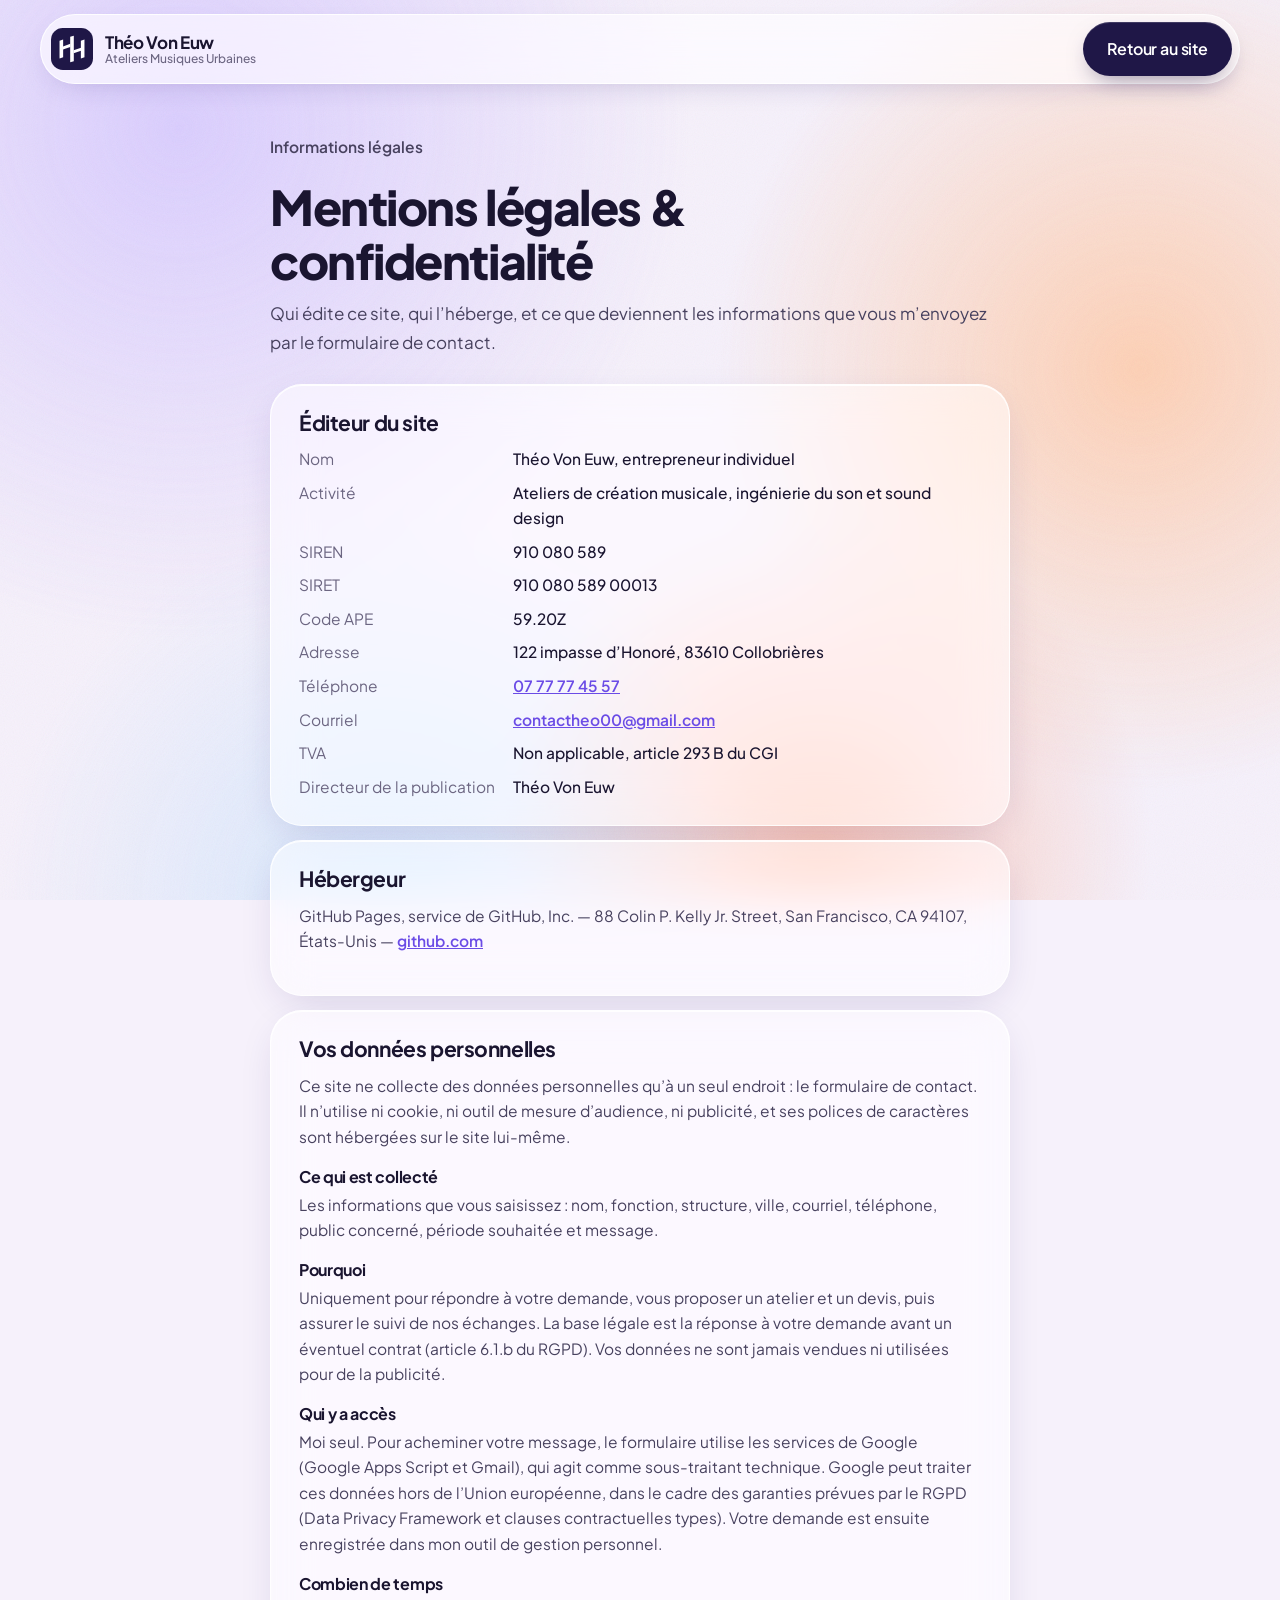
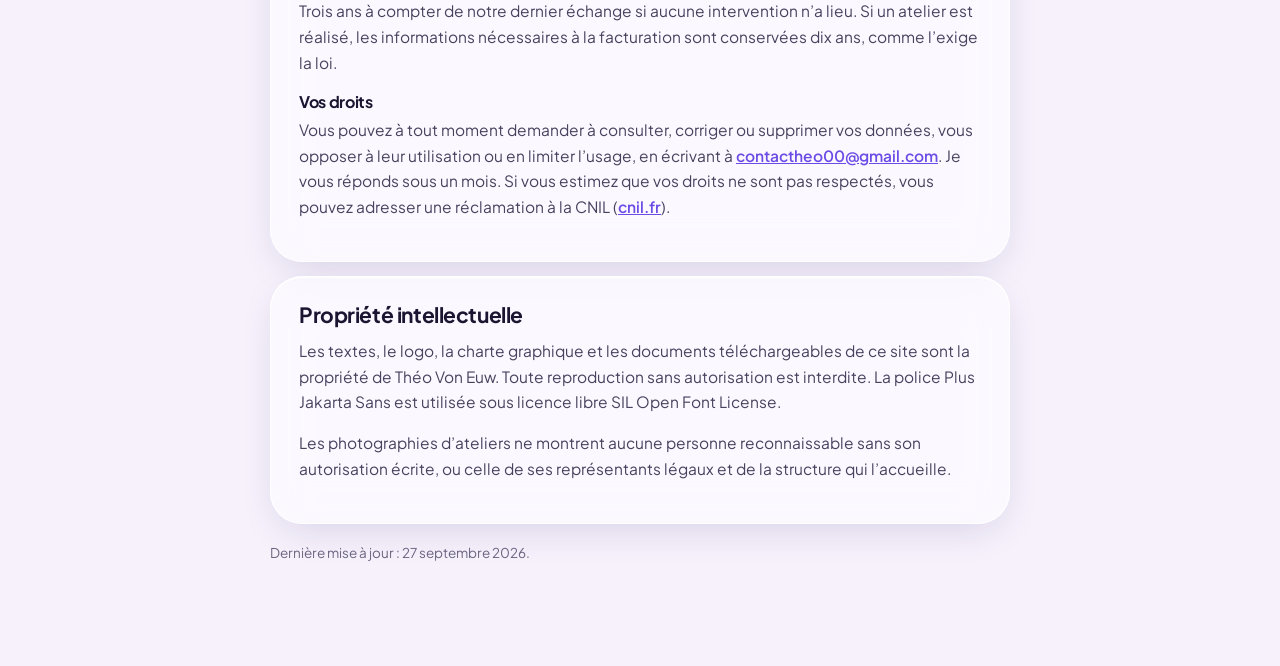
==== commit 673a10d0: "Domaine principal : www.ateliersmusiquesurbaines.fr Co-Authored-By: Claude Opus 5.5 <noreply@anthrop" ====
--- a/mentions-legales.html
+++ b/mentions-legales.html
@@ -6,7 +6,7 @@
 <title>Mentions légales &amp; confidentialité · Théo Von Euw</title>
 <meta name="description" content="Mentions légales et politique de confidentialité du site des Ateliers Musiques Urbaines de Théo Von Euw.">
 <meta name="theme-color" content="#f6f1fb">
-<link rel="canonical" href="https://ateliersmusiquesurbaines.fr/mentions-legales">
+<link rel="canonical" href="https://www.ateliersmusiquesurbaines.fr/mentions-legales">
 <link rel="icon" href="favicon.svg?v=hh" type="image/svg+xml">
 <link rel="apple-touch-icon" href="apple-touch-icon.png">
 <link rel="stylesheet" href="style.css">
